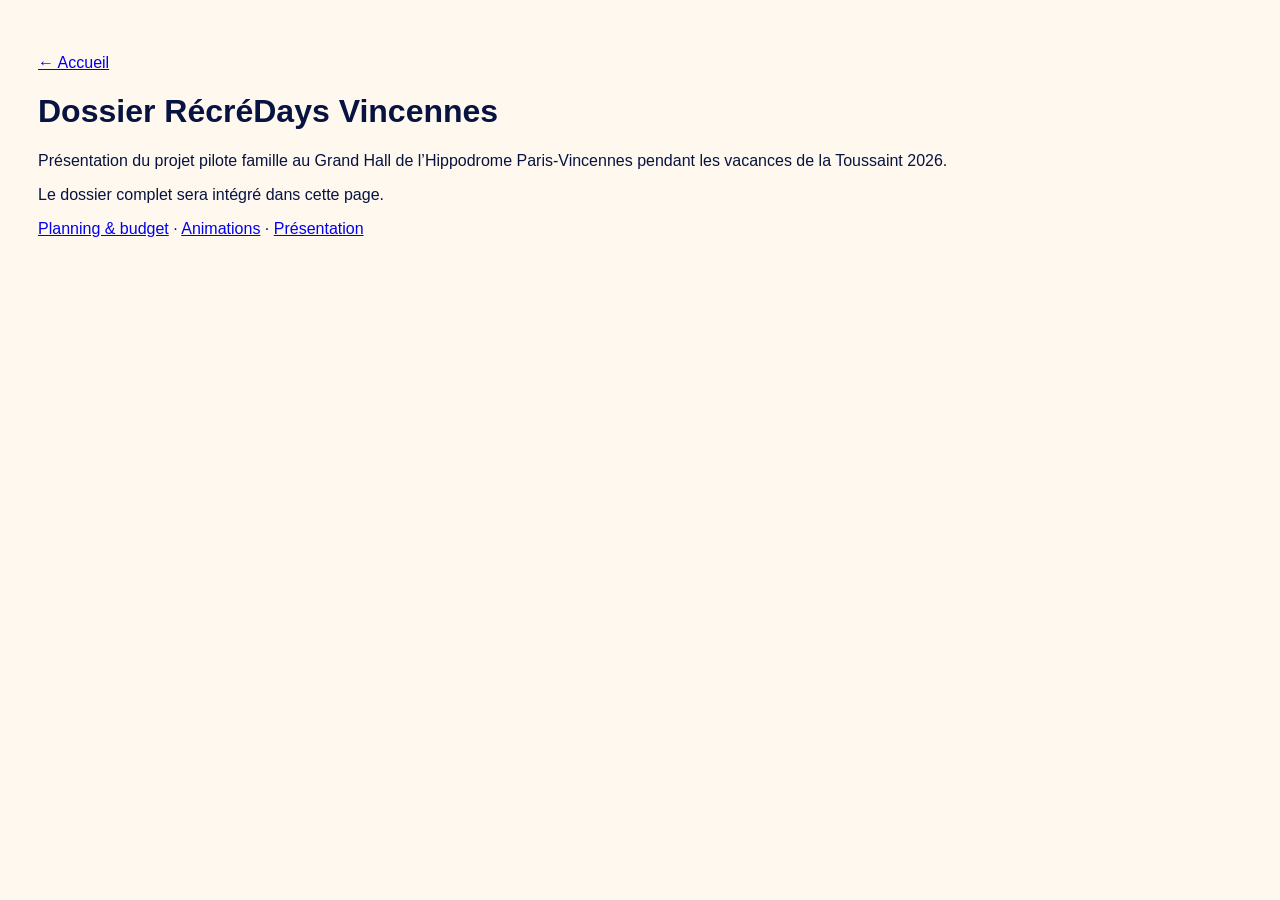
==== dossier.html @ 6f4280a5 "Ajouter page dossier RécréDays" ====
<!doctype html>
<html lang="fr">
<head><meta charset="utf-8"><meta name="viewport" content="width=device-width,initial-scale=1"><title>Dossier RécréDays Vincennes</title></head>
<body style="font-family:Arial,sans-serif;background:#fff8ee;color:#071341;padding:30px">
<p><a href="/">← Accueil</a></p>
<h1>Dossier RécréDays Vincennes</h1>
<p>Présentation du projet pilote famille au Grand Hall de l’Hippodrome Paris-Vincennes pendant les vacances de la Toussaint 2026.</p>
<p>Le dossier complet sera intégré dans cette page.</p>
<p><a href="/pilotage.html">Planning & budget</a> · <a href="/modules.html">Animations</a> · <a href="/presentation.html">Présentation</a></p>
</body>
</html>
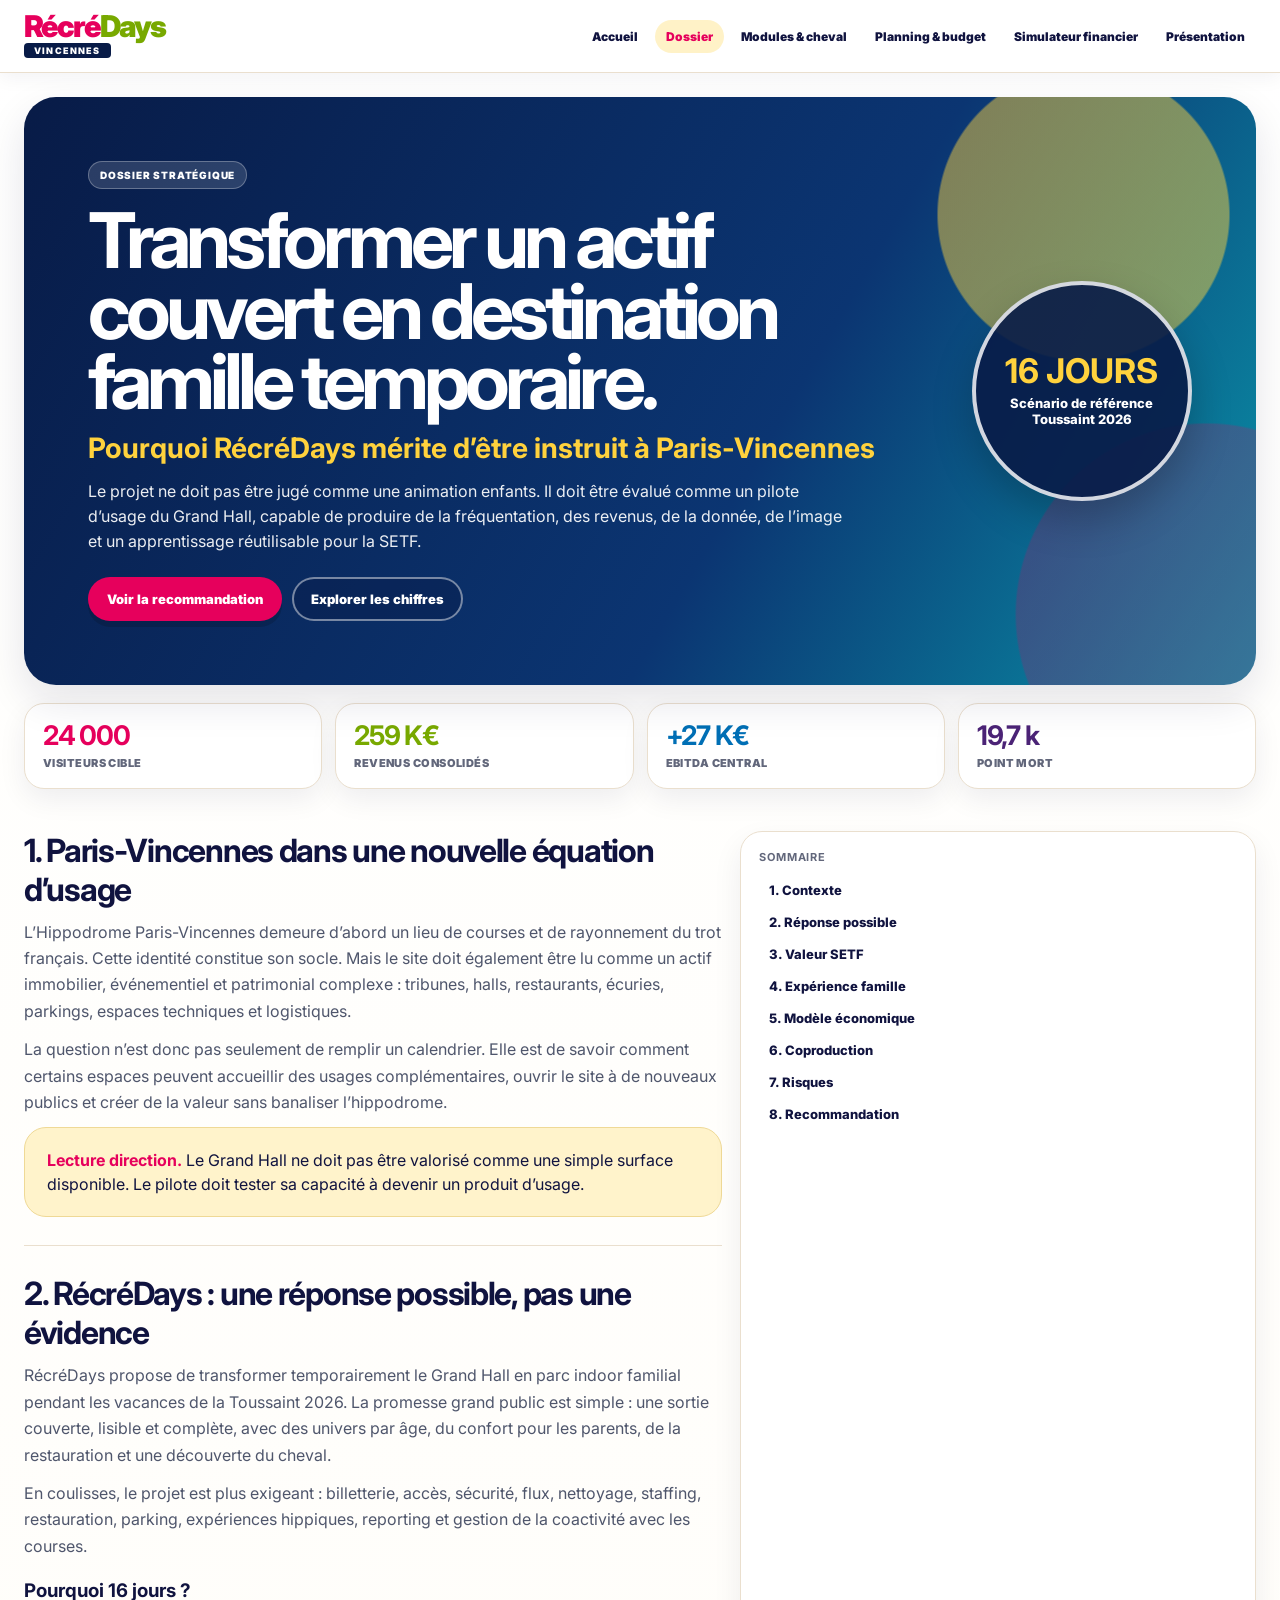
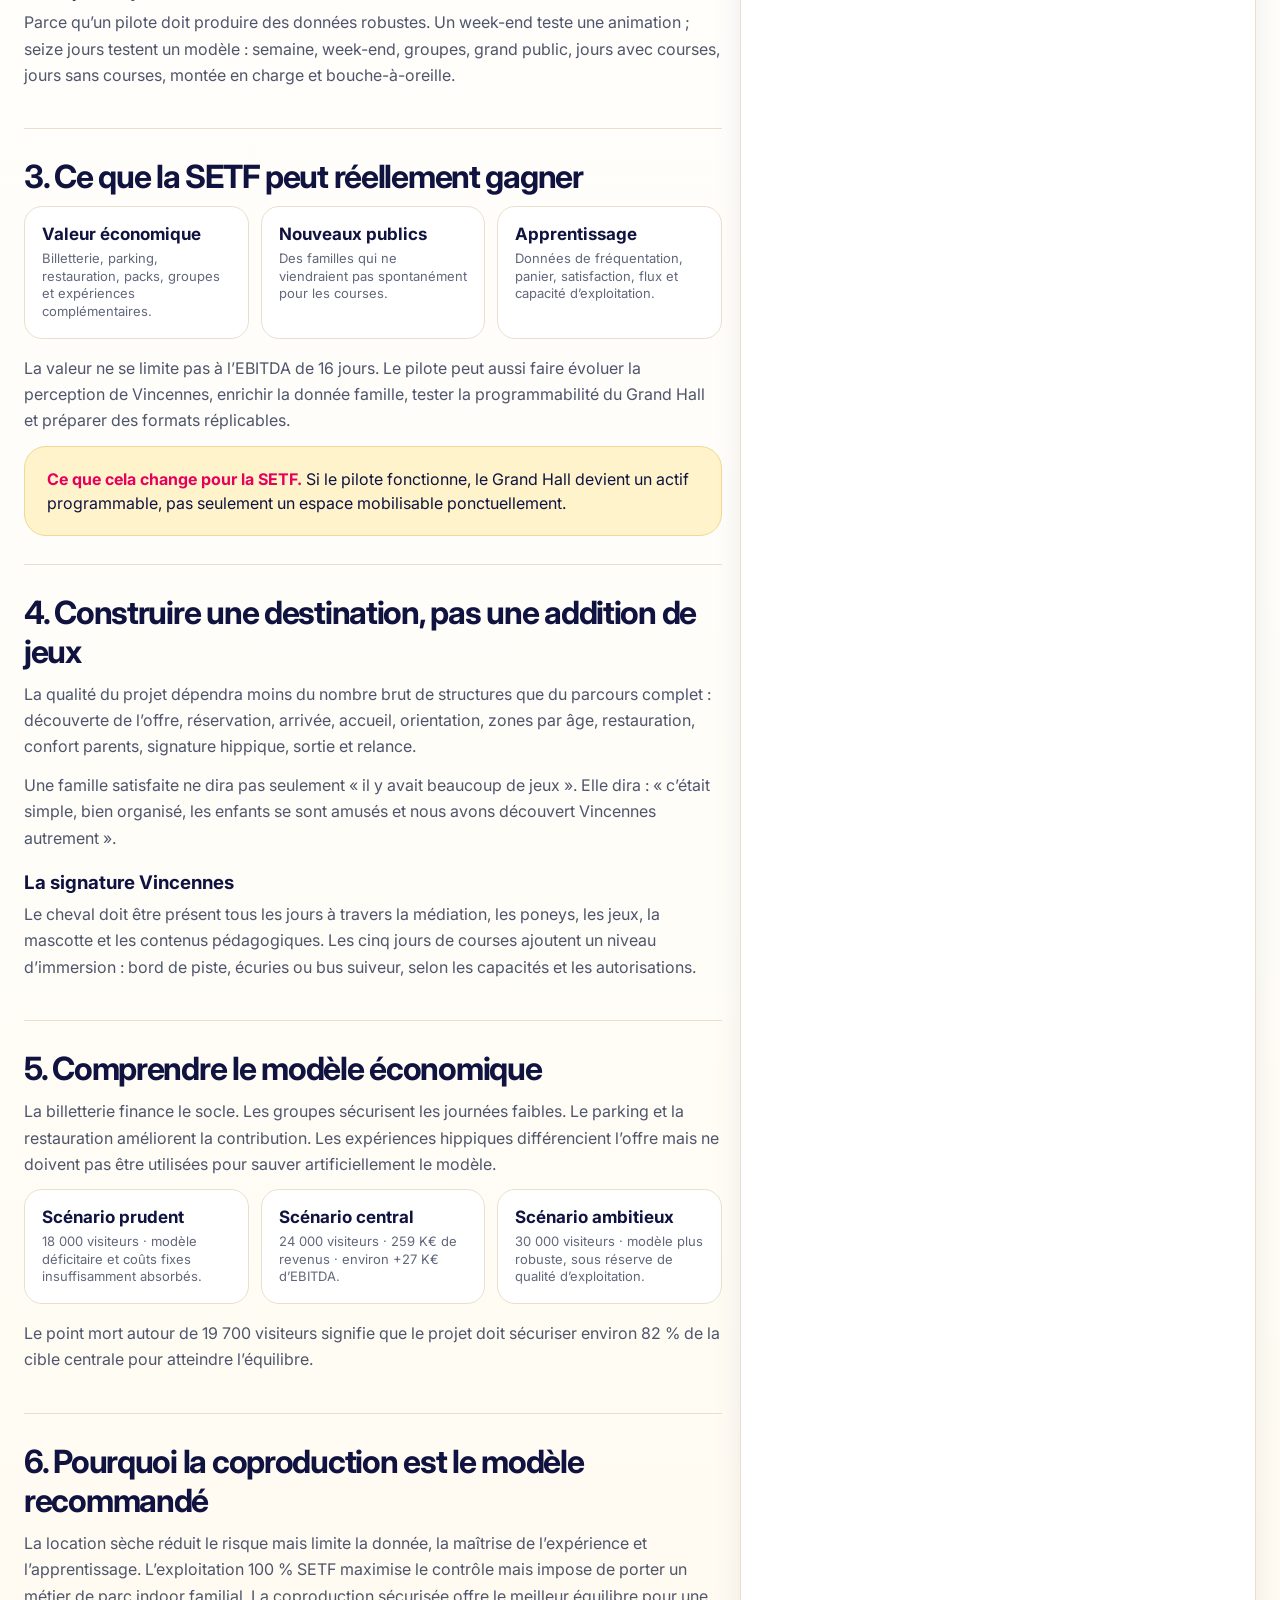
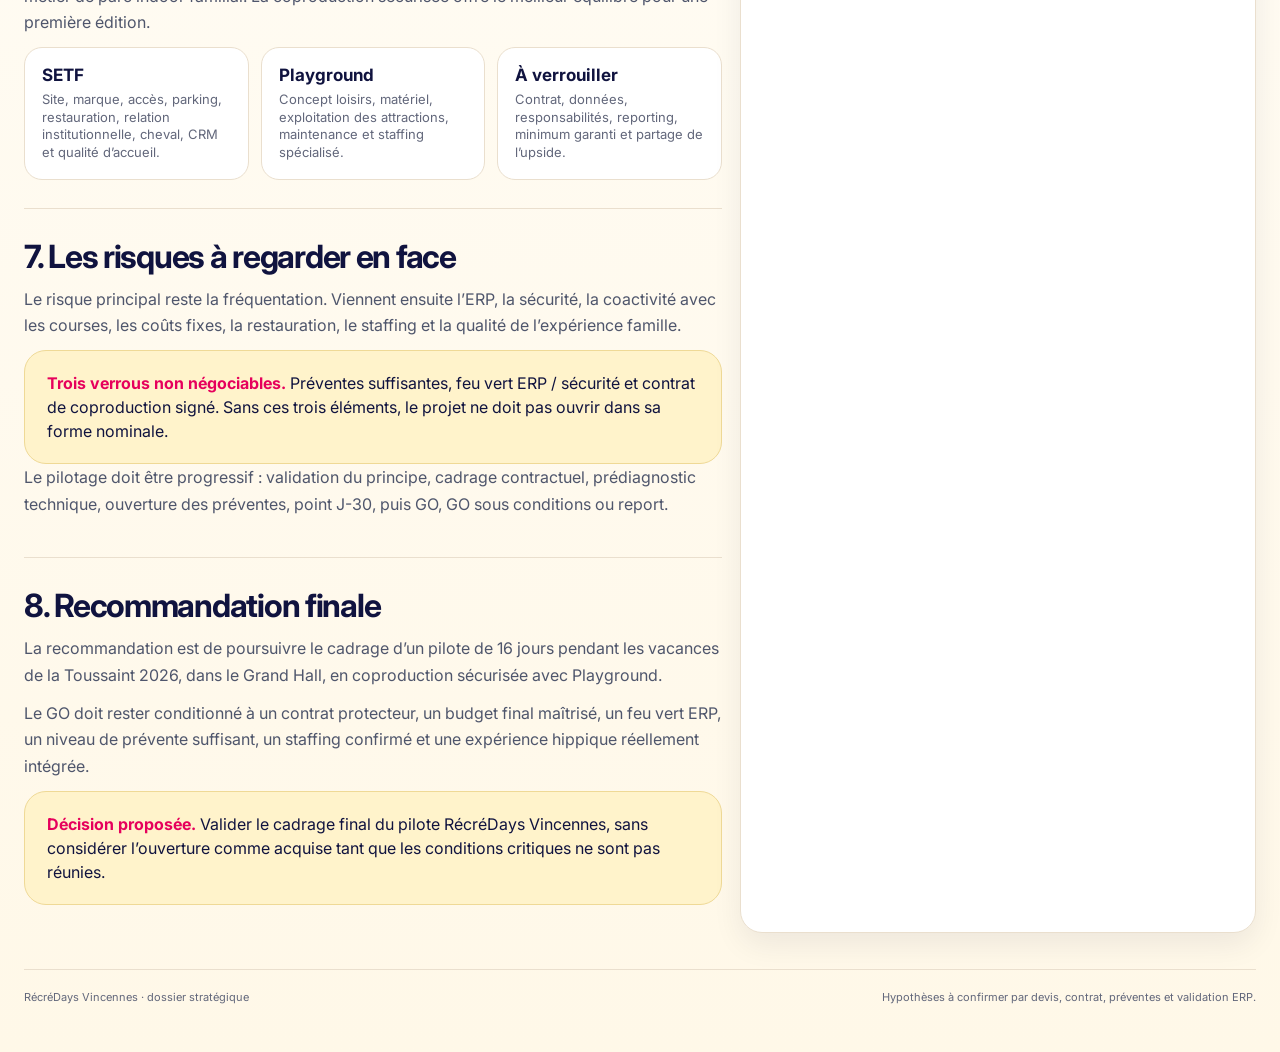
==== commit 3b2e94e3: "Refondre le dossier stratégique RécréDays" ====
--- a/dossier.html
+++ b/dossier.html
@@ -1,11 +1,37 @@
 <!doctype html>
 <html lang="fr">
-<head><meta charset="utf-8"><meta name="viewport" content="width=device-width,initial-scale=1"><title>Dossier RécréDays Vincennes</title></head>
-<body style="font-family:Arial,sans-serif;background:#fff8ee;color:#071341;padding:30px">
-<p><a href="/">← Accueil</a></p>
-<h1>Dossier RécréDays Vincennes</h1>
-<p>Présentation du projet pilote famille au Grand Hall de l’Hippodrome Paris-Vincennes pendant les vacances de la Toussaint 2026.</p>
-<p>Le dossier complet sera intégré dans cette page.</p>
-<p><a href="/pilotage.html">Planning & budget</a> · <a href="/modules.html">Animations</a> · <a href="/presentation.html">Présentation</a></p>
-</body>
-</html>+<head>
+<meta charset="utf-8"><meta name="viewport" content="width=device-width,initial-scale=1">
+<title>RécréDays Vincennes · Dossier stratégique</title>
+<link rel="stylesheet" href="/style.css">
+</head>
+<body>
+<header class="site-header"><nav class="nav"><a class="logo" href="/"><span>Récré</span>Days<small>VINCENNES</small></a><div class="nav-links"><a href="/">Accueil</a><a class="active" href="/dossier.html">Dossier</a><a href="/modules.html">Modules & cheval</a><a href="/pilotage.html">Planning & budget</a><a href="/pilotage.html#simulateur">Simulateur financier</a><a href="/presentation.html">Présentation</a></div></nav></header>
+<main class="container">
+<section class="hero"><div class="hero-grid"><div><span class="eyebrow">Dossier stratégique</span><h1>Transformer un actif couvert en destination famille temporaire.</h1><h2>Pourquoi RécréDays mérite d’être instruit à Paris-Vincennes</h2><p>Le projet ne doit pas être jugé comme une animation enfants. Il doit être évalué comme un pilote d’usage du Grand Hall, capable de produire de la fréquentation, des revenus, de la donnée, de l’image et un apprentissage réutilisable pour la SETF.</p><div class="hero-actions"><a class="btn primary" href="#decision">Voir la recommandation</a><a class="btn secondary" href="/pilotage.html">Explorer les chiffres</a></div></div><aside class="date-disc"><div><b>16 JOURS</b><span>Scénario de référence<br>Toussaint 2026</span></div></aside></div></section>
+<section class="kpi-grid"><article class="kpi"><strong>24 000</strong><span>visiteurs cible</span></article><article class="kpi"><strong>259 K€</strong><span>revenus consolidés</span></article><article class="kpi"><strong>+27 K€</strong><span>EBITDA central</span></article><article class="kpi"><strong>19,7 k</strong><span>point mort</span></article></section>
+
+<section class="section two-col">
+  <div>
+    <article class="chapter" id="contexte"><h2>1. Paris-Vincennes dans une nouvelle équation d’usage</h2><p>L’Hippodrome Paris-Vincennes demeure d’abord un lieu de courses et de rayonnement du trot français. Cette identité constitue son socle. Mais le site doit également être lu comme un actif immobilier, événementiel et patrimonial complexe : tribunes, halls, restaurants, écuries, parkings, espaces techniques et logistiques.</p><p>La question n’est donc pas seulement de remplir un calendrier. Elle est de savoir comment certains espaces peuvent accueillir des usages complémentaires, ouvrir le site à de nouveaux publics et créer de la valeur sans banaliser l’hippodrome.</p><div class="callout"><strong>Lecture direction.</strong> Le Grand Hall ne doit pas être valorisé comme une simple surface disponible. Le pilote doit tester sa capacité à devenir un produit d’usage.</div></article>
+
+    <article class="chapter" id="reponse"><h2>2. RécréDays : une réponse possible, pas une évidence</h2><p>RécréDays propose de transformer temporairement le Grand Hall en parc indoor familial pendant les vacances de la Toussaint 2026. La promesse grand public est simple : une sortie couverte, lisible et complète, avec des univers par âge, du confort pour les parents, de la restauration et une découverte du cheval.</p><p>En coulisses, le projet est plus exigeant : billetterie, accès, sécurité, flux, nettoyage, staffing, restauration, parking, expériences hippiques, reporting et gestion de la coactivité avec les courses.</p><h3>Pourquoi 16 jours ?</h3><p>Parce qu’un pilote doit produire des données robustes. Un week-end teste une animation ; seize jours testent un modèle : semaine, week-end, groupes, grand public, jours avec courses, jours sans courses, montée en charge et bouche-à-oreille.</p></article>
+
+    <article class="chapter" id="valeur"><h2>3. Ce que la SETF peut réellement gagner</h2><div class="mini-grid"><div class="mini"><b>Valeur économique</b><span>Billetterie, parking, restauration, packs, groupes et expériences complémentaires.</span></div><div class="mini"><b>Nouveaux publics</b><span>Des familles qui ne viendraient pas spontanément pour les courses.</span></div><div class="mini"><b>Apprentissage</b><span>Données de fréquentation, panier, satisfaction, flux et capacité d’exploitation.</span></div></div><p style="margin-top:16px">La valeur ne se limite pas à l’EBITDA de 16 jours. Le pilote peut aussi faire évoluer la perception de Vincennes, enrichir la donnée famille, tester la programmabilité du Grand Hall et préparer des formats réplicables.</p><div class="callout"><strong>Ce que cela change pour la SETF.</strong> Si le pilote fonctionne, le Grand Hall devient un actif programmable, pas seulement un espace mobilisable ponctuellement.</div></article>
+
+    <article class="chapter" id="experience"><h2>4. Construire une destination, pas une addition de jeux</h2><p>La qualité du projet dépendra moins du nombre brut de structures que du parcours complet : découverte de l’offre, réservation, arrivée, accueil, orientation, zones par âge, restauration, confort parents, signature hippique, sortie et relance.</p><p>Une famille satisfaite ne dira pas seulement « il y avait beaucoup de jeux ». Elle dira : « c’était simple, bien organisé, les enfants se sont amusés et nous avons découvert Vincennes autrement ».</p><h3>La signature Vincennes</h3><p>Le cheval doit être présent tous les jours à travers la médiation, les poneys, les jeux, la mascotte et les contenus pédagogiques. Les cinq jours de courses ajoutent un niveau d’immersion : bord de piste, écuries ou bus suiveur, selon les capacités et les autorisations.</p></article>
+
+    <article class="chapter" id="economique"><h2>5. Comprendre le modèle économique</h2><p>La billetterie finance le socle. Les groupes sécurisent les journées faibles. Le parking et la restauration améliorent la contribution. Les expériences hippiques différencient l’offre mais ne doivent pas être utilisées pour sauver artificiellement le modèle.</p><div class="mini-grid"><div class="mini"><b>Scénario prudent</b><span>18 000 visiteurs · modèle déficitaire et coûts fixes insuffisamment absorbés.</span></div><div class="mini"><b>Scénario central</b><span>24 000 visiteurs · 259 K€ de revenus · environ +27 K€ d’EBITDA.</span></div><div class="mini"><b>Scénario ambitieux</b><span>30 000 visiteurs · modèle plus robuste, sous réserve de qualité d’exploitation.</span></div></div><p style="margin-top:16px">Le point mort autour de 19 700 visiteurs signifie que le projet doit sécuriser environ 82 % de la cible centrale pour atteindre l’équilibre.</p></article>
+
+    <article class="chapter" id="coproduction"><h2>6. Pourquoi la coproduction est le modèle recommandé</h2><p>La location sèche réduit le risque mais limite la donnée, la maîtrise de l’expérience et l’apprentissage. L’exploitation 100 % SETF maximise le contrôle mais impose de porter un métier de parc indoor familial. La coproduction sécurisée offre le meilleur équilibre pour une première édition.</p><div class="mini-grid"><div class="mini"><b>SETF</b><span>Site, marque, accès, parking, restauration, relation institutionnelle, cheval, CRM et qualité d’accueil.</span></div><div class="mini"><b>Playground</b><span>Concept loisirs, matériel, exploitation des attractions, maintenance et staffing spécialisé.</span></div><div class="mini"><b>À verrouiller</b><span>Contrat, données, responsabilités, reporting, minimum garanti et partage de l’upside.</span></div></div></article>
+
+    <article class="chapter" id="risques"><h2>7. Les risques à regarder en face</h2><p>Le risque principal reste la fréquentation. Viennent ensuite l’ERP, la sécurité, la coactivité avec les courses, les coûts fixes, la restauration, le staffing et la qualité de l’expérience famille.</p><div class="callout"><strong>Trois verrous non négociables.</strong> Préventes suffisantes, feu vert ERP / sécurité et contrat de coproduction signé. Sans ces trois éléments, le projet ne doit pas ouvrir dans sa forme nominale.</div><p>Le pilotage doit être progressif : validation du principe, cadrage contractuel, prédiagnostic technique, ouverture des préventes, point J-30, puis GO, GO sous conditions ou report.</p></article>
+
+    <article class="chapter" id="decision"><h2>8. Recommandation finale</h2><p>La recommandation est de poursuivre le cadrage d’un pilote de 16 jours pendant les vacances de la Toussaint 2026, dans le Grand Hall, en coproduction sécurisée avec Playground.</p><p>Le GO doit rester conditionné à un contrat protecteur, un budget final maîtrisé, un feu vert ERP, un niveau de prévente suffisant, un staffing confirmé et une expérience hippique réellement intégrée.</p><div class="callout"><strong>Décision proposée.</strong> Valider le cadrage final du pilote RécréDays Vincennes, sans considérer l’ouverture comme acquise tant que les conditions critiques ne sont pas réunies.</div></article>
+  </div>
+  <aside class="toc"><b>Sommaire</b><a href="#contexte">1. Contexte</a><a href="#reponse">2. Réponse possible</a><a href="#valeur">3. Valeur SETF</a><a href="#experience">4. Expérience famille</a><a href="#economique">5. Modèle économique</a><a href="#coproduction">6. Coproduction</a><a href="#risques">7. Risques</a><a href="#decision">8. Recommandation</a></aside>
+</section>
+<footer class="footer"><span>RécréDays Vincennes · dossier stratégique</span><span>Hypothèses à confirmer par devis, contrat, préventes et validation ERP.</span></footer>
+</main>
+<script src="/app.js"></script>
+</body></html>
--- a/style.css
+++ b/style.css
@@ -0,0 +1,5 @@
+@import url('https://fonts.googleapis.com/css2?family=Inter:wght@400;600;700;800;900&display=swap');
+:root{--ink:#10133f;--muted:#62677b;--paper:#fffdf8;--cream:#fff6dc;--line:#eadfce;--pink:#e6005c;--green:#78a900;--blue:#006fb5;--cyan:#0a94a9;--orange:#ef7b00;--purple:#4b2376;--yellow:#ffd23d;--navy:#081b47;--shadow:0 16px 42px rgba(16,19,63,.11);--radius:24px}
+*{box-sizing:border-box}html{scroll-behavior:smooth}body{margin:0;font-family:Inter,Arial,sans-serif;color:var(--ink);background:linear-gradient(180deg,#fff 0,#fffdf8 58%,#fff8e8 100%)}a{color:inherit}.site-header{position:sticky;top:0;z-index:100;background:rgba(255,255,255,.96);backdrop-filter:blur(12px);border-bottom:1px solid var(--line);box-shadow:0 5px 18px rgba(16,19,63,.05)}.nav{max-width:1440px;margin:auto;min-height:72px;padding:10px 24px;display:flex;align-items:center;gap:22px}.logo{text-decoration:none;font-size:30px;font-weight:900;line-height:.82;letter-spacing:-.065em;color:var(--green);white-space:nowrap}.logo span{color:var(--pink)}.logo small{display:block;width:max-content;margin-top:5px;padding:4px 10px;border-radius:4px;background:var(--navy);color:white;font-size:9px;letter-spacing:.13em}.nav-links{margin-left:auto;display:flex;align-items:center;gap:6px;flex-wrap:wrap}.nav-links a{text-decoration:none;font-size:12px;font-weight:900;padding:9px 11px;border-radius:999px}.nav-links a:hover,.nav-links a.active{background:#fff2c7;color:var(--pink)}.container{max-width:1440px;margin:auto;padding:24px 24px 48px}.hero{position:relative;overflow:hidden;border-radius:32px;padding:clamp(28px,5vw,64px);background:radial-gradient(circle at 86% 20%,rgba(255,210,61,.48) 0 145px,transparent 147px),radial-gradient(circle at 96% 88%,rgba(230,0,92,.20) 0 190px,transparent 192px),linear-gradient(120deg,var(--navy),#0b3572 60%,var(--cyan));color:white;box-shadow:var(--shadow)}.hero-grid{display:grid;grid-template-columns:minmax(0,1fr) minmax(220px,.34fr);gap:28px;align-items:center}.eyebrow{display:inline-flex;padding:7px 11px;border-radius:999px;background:rgba(255,255,255,.14);border:1px solid rgba(255,255,255,.28);font-size:10px;font-weight:900;text-transform:uppercase;letter-spacing:.08em}.hero h1{margin:17px 0 14px;max-width:900px;font-size:clamp(42px,6vw,82px);line-height:.92;letter-spacing:-.065em}.hero h2{margin:0 0 15px;color:var(--yellow);font-size:clamp(20px,2.2vw,30px);line-height:1.15}.hero p{max-width:760px;margin:0;font-size:16px;line-height:1.55;color:rgba(255,255,255,.92)}.hero-actions{display:flex;flex-wrap:wrap;gap:10px;margin-top:23px}.btn{display:inline-flex;align-items:center;justify-content:center;min-height:44px;padding:11px 17px;border-radius:999px;border:2px solid transparent;text-decoration:none;font-size:13px;font-weight:900;cursor:pointer}.btn.primary{background:var(--pink);color:white;box-shadow:0 6px 0 rgba(0,0,0,.15)}.btn.secondary{border-color:rgba(255,255,255,.45);color:white;background:rgba(8,27,71,.38)}.btn.light{background:white;color:var(--ink);border-color:var(--line)}.date-disc{justify-self:end;width:220px;aspect-ratio:1;border-radius:50%;display:grid;place-items:center;text-align:center;padding:26px;background:rgba(8,27,71,.9);border:4px solid rgba(255,255,255,.82);box-shadow:0 18px 40px rgba(0,0,0,.22)}.date-disc b{display:block;color:var(--yellow);font-size:34px;line-height:.95}.date-disc span{display:block;margin-top:8px;font-size:13px;font-weight:800}.kpi-grid{display:grid;grid-template-columns:repeat(4,1fr);gap:13px;margin-top:18px}.kpi{padding:18px;border-radius:20px;background:white;border:1px solid var(--line);box-shadow:0 10px 28px rgba(16,19,63,.07)}.kpi strong{display:block;font-size:27px;line-height:1;letter-spacing:-.045em;color:var(--pink)}.kpi:nth-child(2) strong{color:var(--green)}.kpi:nth-child(3) strong{color:var(--blue)}.kpi:nth-child(4) strong{color:var(--purple)}.kpi span{display:block;margin-top:7px;font-size:11px;font-weight:900;text-transform:uppercase;letter-spacing:.04em;color:var(--muted)}.section{padding-top:42px}.section-head{display:flex;justify-content:space-between;align-items:end;gap:20px;margin-bottom:18px}.section-head h2{margin:0;font-size:clamp(28px,3.4vw,46px);line-height:.95;letter-spacing:-.05em}.section-head p{max-width:690px;margin:0;color:var(--muted);line-height:1.5}.cards{display:grid;grid-template-columns:repeat(4,1fr);gap:14px}.card{position:relative;overflow:hidden;min-height:190px;padding:21px;border-radius:22px;background:white;border:1px solid var(--line);box-shadow:0 12px 30px rgba(16,19,63,.07)}.card h3{margin:0 0 9px;font-size:23px;line-height:1}.card p{margin:0;color:var(--muted);font-size:14px;line-height:1.45}.card a.more{display:inline-block;margin-top:15px;color:var(--pink);font-size:12px;font-weight:900;text-decoration:none}.module-card{color:white;text-decoration:none;min-height:205px;display:flex;flex-direction:column;justify-content:space-between}.module-card:after{content:"";position:absolute;right:-42px;bottom:-48px;width:140px;height:140px;border-radius:50%;background:rgba(255,255,255,.14)}.module-card.blue{background:linear-gradient(135deg,var(--blue),#08345f)}.module-card.cyan{background:linear-gradient(135deg,var(--cyan),#075060)}.module-card.pink{background:linear-gradient(135deg,var(--pink),#9c104b)}.module-card.green{background:linear-gradient(135deg,var(--green),#426d00)}.module-card small,.module-card h3,.module-card p,.module-card b{position:relative;z-index:2}.module-card small{display:inline-flex;width:max-content;padding:6px 9px;border-radius:999px;background:rgba(255,255,255,.18);font-size:10px;font-weight:900;text-transform:uppercase}.module-card p{color:rgba(255,255,255,.9)}.module-card b{font-size:12px}.callout{padding:20px 22px;border-radius:22px;background:#fff3cb;border:1px solid #efd996;line-height:1.5}.callout strong{color:var(--pink)}.two-col{display:grid;grid-template-columns:1.15fr .85fr;gap:18px}.toc{position:sticky;top:92px;padding:18px;border-radius:22px;background:white;border:1px solid var(--line);box-shadow:0 12px 30px rgba(16,19,63,.07)}.toc b{display:block;margin-bottom:10px;font-size:11px;text-transform:uppercase;letter-spacing:.08em;color:var(--muted)}.toc a{display:block;padding:8px 10px;border-radius:11px;text-decoration:none;font-size:13px;font-weight:800}.toc a:hover{background:#fff3d5}.chapter{padding:28px 0;border-top:1px solid var(--line);scroll-margin-top:95px}.chapter:first-child{border-top:0;padding-top:0}.chapter h2{margin:0 0 10px;font-size:32px;letter-spacing:-.04em}.chapter h3{margin:20px 0 7px}.chapter p{margin:0 0 12px;color:#4f566c;line-height:1.65}.mini-grid{display:grid;grid-template-columns:repeat(3,1fr);gap:12px}.mini{padding:17px;border-radius:18px;background:white;border:1px solid var(--line)}.mini b{display:block;font-size:17px}.mini span{display:block;margin-top:6px;color:var(--muted);font-size:13px;line-height:1.35}.filter-bar{display:flex;gap:8px;flex-wrap:wrap;margin-bottom:17px}.filter-btn{border:1px solid var(--line);background:white;color:var(--ink);padding:9px 12px;border-radius:999px;font:inherit;font-size:12px;font-weight:900;cursor:pointer}.filter-btn.active{background:var(--navy);color:white;border-color:var(--navy)}.catalogue{display:grid;grid-template-columns:repeat(4,1fr);gap:13px}.module-item{padding:18px;border-radius:20px;background:white;border:1px solid var(--line);box-shadow:0 9px 24px rgba(16,19,63,.06)}.module-item.hide{display:none}.module-item .tag{display:inline-flex;padding:5px 8px;border-radius:999px;background:#fff0c4;color:var(--pink);font-size:9px;font-weight:900;text-transform:uppercase}.module-item h3{margin:11px 0 7px;font-size:19px}.module-item p{margin:0;color:var(--muted);font-size:13px;line-height:1.4}.module-item small{display:block;margin-top:11px;font-weight:800;color:var(--blue)}.tabs{display:flex;gap:8px;flex-wrap:wrap;margin-bottom:18px}.tab-btn{border:1px solid var(--line);background:white;padding:10px 14px;border-radius:999px;font:inherit;font-size:12px;font-weight:900;cursor:pointer}.tab-btn.active{background:var(--pink);color:white;border-color:var(--pink)}.tab-panel{display:none}.tab-panel.active{display:block}.calendar{width:100%;border-collapse:separate;border-spacing:0 7px}.calendar th{text-align:left;padding:10px 12px;color:var(--muted);font-size:10px;text-transform:uppercase;letter-spacing:.06em}.calendar td{padding:12px;background:white;border-top:1px solid var(--line);border-bottom:1px solid var(--line);font-size:13px}.calendar td:first-child{border-left:1px solid var(--line);border-radius:13px 0 0 13px;font-weight:900}.calendar td:last-child{border-right:1px solid var(--line);border-radius:0 13px 13px 0}.calendar tr.race td{background:#fff1d2}.calendar .badge{display:inline-flex;padding:5px 8px;border-radius:999px;background:#e9f8e7;color:#477500;font-size:10px;font-weight:900}.calendar tr.race .badge{background:#ffe3ed;color:#a10048}.budget-grid{display:grid;grid-template-columns:repeat(4,1fr);gap:13px}.budget-card{padding:19px;border-radius:20px;background:white;border:1px solid var(--line);box-shadow:0 10px 27px rgba(16,19,63,.06)}.budget-card strong{display:block;font-size:29px;letter-spacing:-.05em}.budget-card span{display:block;margin-top:7px;color:var(--muted);font-size:11px;font-weight:900;text-transform:uppercase}.bars{display:grid;gap:11px;margin-top:18px}.bar-row{display:grid;grid-template-columns:180px 1fr 90px;gap:12px;align-items:center}.bar-row label{font-size:13px;font-weight:800}.bar-track{height:13px;border-radius:999px;background:#ede8df;overflow:hidden}.bar-track i{display:block;height:100%;border-radius:inherit;background:linear-gradient(90deg,var(--pink),var(--orange))}.bar-row b{text-align:right;font-size:13px}.sim-grid{display:grid;grid-template-columns:1fr .85fr;gap:18px}.controls{display:grid;gap:15px}.control{padding:16px;border-radius:18px;background:white;border:1px solid var(--line)}.control label{display:flex;justify-content:space-between;gap:12px;font-size:13px;font-weight:900}.control output{color:var(--pink)}.control input{width:100%;margin-top:12px;accent-color:var(--pink)}.result{padding:24px;border-radius:24px;background:linear-gradient(135deg,var(--navy),#0b3b73);color:white}.result-grid{display:grid;grid-template-columns:1fr 1fr;gap:12px}.result-box{padding:15px;border-radius:17px;background:rgba(255,255,255,.1)}.result-box strong{display:block;font-size:27px;color:var(--yellow)}.result-box span{font-size:10px;font-weight:900;text-transform:uppercase}.scenario-note{margin-top:14px;padding:14px;border-radius:16px;background:white;color:var(--ink);line-height:1.45}.slides{position:relative}.slide{display:none;min-height:560px;padding:clamp(26px,5vw,58px);border-radius:28px;background:white;border:1px solid var(--line);box-shadow:var(--shadow)}.slide.active{display:grid;align-content:center}.slide .number{font-size:11px;font-weight:900;color:var(--pink);letter-spacing:.08em;text-transform:uppercase}.slide h1,.slide h2{margin:12px 0;font-size:clamp(38px,5vw,70px);line-height:.92;letter-spacing:-.06em}.slide p{max-width:830px;color:var(--muted);font-size:17px;line-height:1.55}.slide.dark{background:linear-gradient(135deg,var(--navy),#0b3f72);color:white}.slide.dark p{color:rgba(255,255,255,.86)}.slide-controls{display:flex;align-items:center;justify-content:space-between;gap:12px;margin-top:14px}.slide-controls button{border:1px solid var(--line);background:white;padding:10px 15px;border-radius:999px;font:inherit;font-size:12px;font-weight:900;cursor:pointer}.slide-dots{display:flex;gap:6px}.slide-dots i{width:8px;height:8px;border-radius:50%;background:#d8d2c8}.slide-dots i.active{background:var(--pink)}.footer{margin-top:36px;padding-top:20px;border-top:1px solid var(--line);display:flex;justify-content:space-between;gap:12px;flex-wrap:wrap;color:var(--muted);font-size:11px}.only-mobile{display:none}
+@media(max-width:1100px){.cards,.catalogue{grid-template-columns:repeat(2,1fr)}.kpi-grid,.budget-grid{grid-template-columns:repeat(2,1fr)}.hero-grid,.two-col,.sim-grid{grid-template-columns:1fr}.date-disc{justify-self:start}.toc{position:relative;top:auto}.mini-grid{grid-template-columns:1fr}.bar-row{grid-template-columns:130px 1fr 75px}}
+@media(max-width:720px){.nav{align-items:flex-start;flex-direction:column}.nav-links{margin-left:0;width:100%;overflow:auto;flex-wrap:nowrap}.nav-links a{white-space:nowrap}.container{padding:14px 12px 34px}.hero{border-radius:24px;padding:26px 20px}.hero h1{font-size:43px}.date-disc{width:160px}.cards,.catalogue,.kpi-grid,.budget-grid{grid-template-columns:1fr}.section-head{display:block}.section-head p{margin-top:10px}.calendar{display:block;overflow-x:auto}.result-grid{grid-template-columns:1fr}.slide{min-height:500px;padding:28px 21px}.only-mobile{display:block}}
